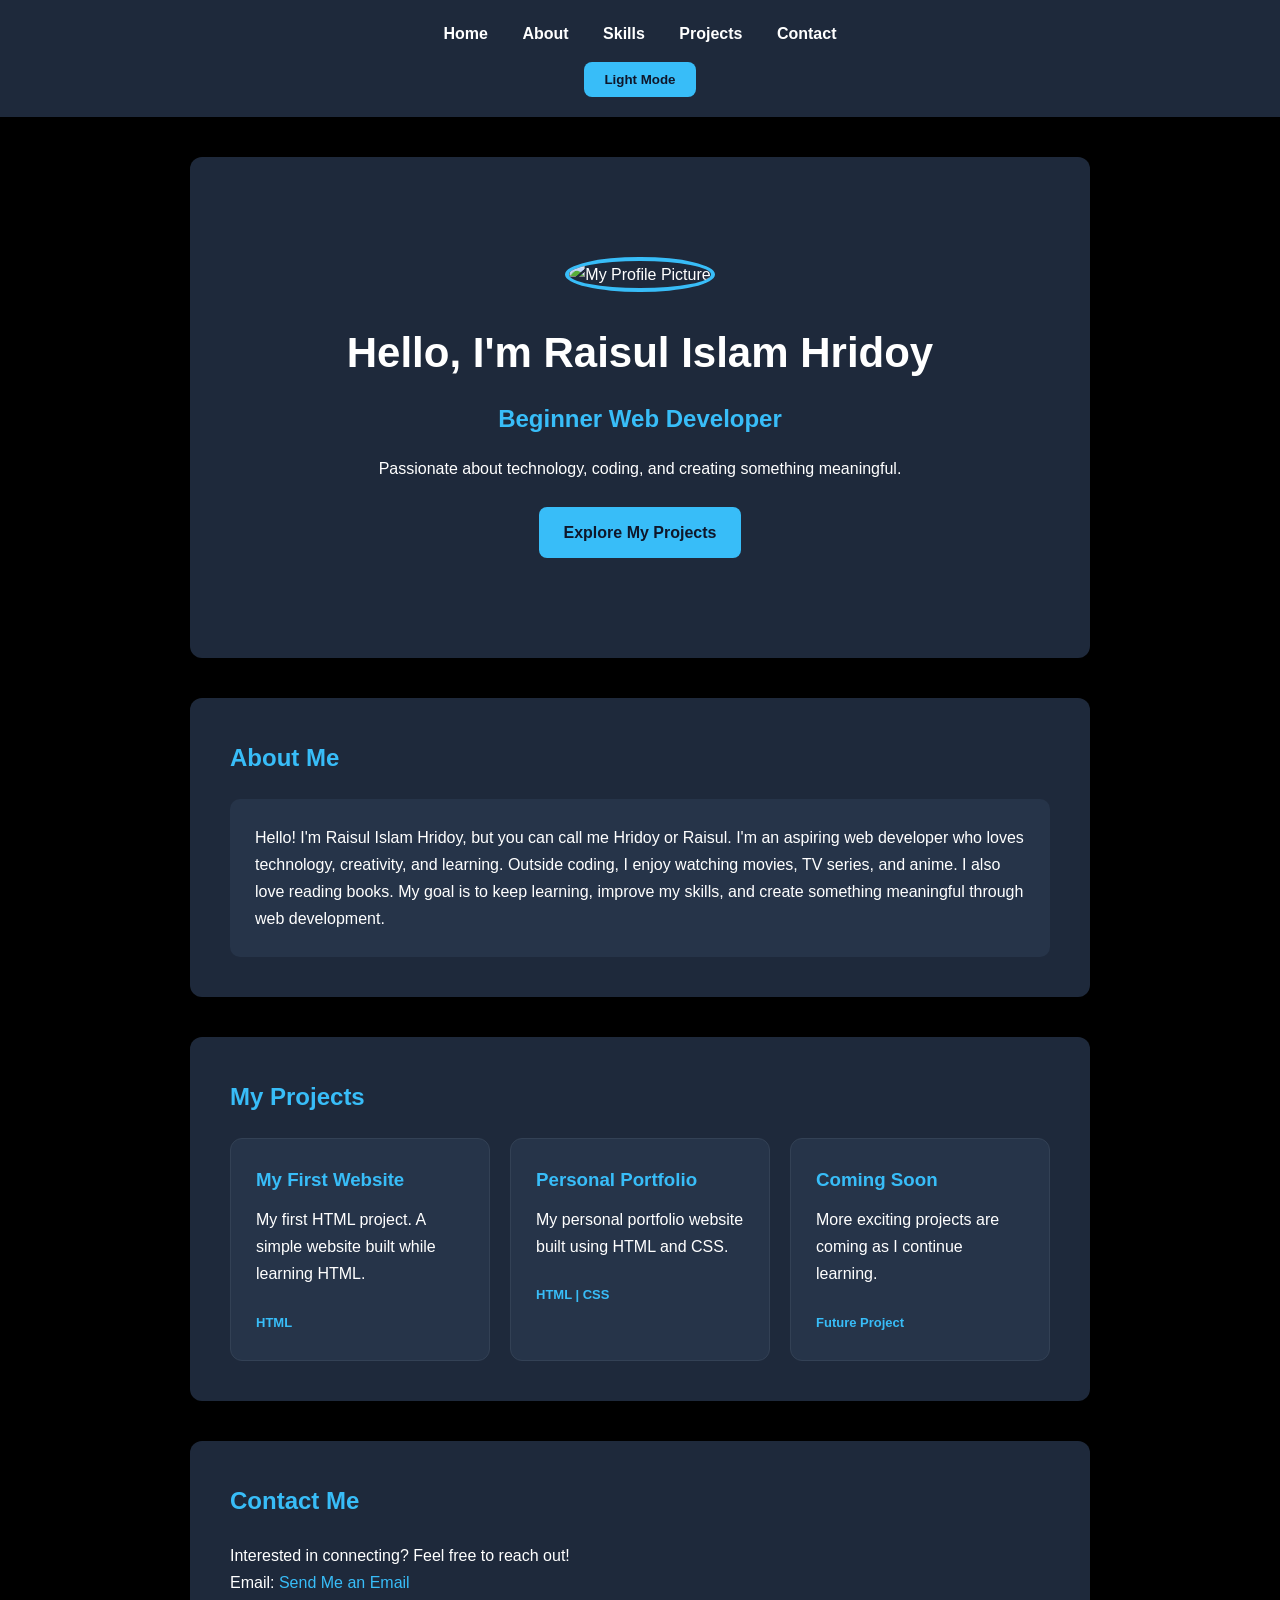
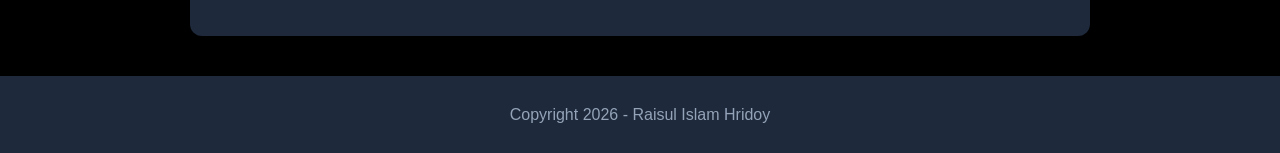
==== index.html @ bf3fc93a "Rename My First Portfolio.html to index.html" ====
<!DOCTYPE html>
<html lang="en">

<head>
    <meta charset="UTF-8">
    <meta name="viewport" content="width=device-width, initial-scale=1.0">

    <title>Raisul Islam Hridoy</title>

    <link rel="stylesheet" href="style.css">
</head>

<body>

    <!-- Navigation -->
  <header>
    <nav>
        <a href="#home">Home</a>
        <a href="#about">About</a>
        <a href="#skills">Skills</a>
        <a href="#projects">Projects</a>
        <a href="#contact">Contact</a>
    </nav>

    <button id="theme-toggle">Light Mode</button>
</header>
    
<!-- Home Section -->
<section id="home">

    <img height="500" width="500" src="C:\Users\NTech\Downloads\Website\Image\Anime Portrait in Brazil Jersey.png"
         alt="My Profile Picture"
         class="profile-img">

    <h1>Hello, I'm Raisul Islam Hridoy</h1>

    <h2>Beginner Web Developer</h2>

    <p>
        Passionate about technology, coding,
        and creating something meaningful.
    </p>

    <a href="#projects" class="main-btn">
        Explore My Projects
    </a>

</section>


    
<!-- About Section -->
<section id="about">

    <h2>About Me</h2>

    <div class="about-card">

        <p>
            Hello! I'm Raisul Islam Hridoy,
            but you can call me Hridoy or Raisul.

            I'm an aspiring web developer who loves
            technology, creativity, and learning.

            Outside coding, I enjoy watching movies,
            TV series, and anime. I also love reading books.

            My goal is to keep learning, improve my skills,
            and create something meaningful through web development.
        </p>

    </div>

</section>


   
<!-- Projects Section -->
<section id="projects">

    <h2>My Projects</h2>

    <div class="project-container">

        <div class="project-card">

            <h3>My First Website</h3>

            <p>
                My first HTML project.
                A simple website built while learning HTML.
            </p>

            <span>HTML</span>

        </div>

        <div class="project-card">

            <h3>Personal Portfolio</h3>

            <p>
                My personal portfolio website
                built using HTML and CSS.
            </p>

            <span>HTML | CSS</span>

        </div>

        <div class="project-card">

            <h3>Coming Soon</h3>

            <p>
                More exciting projects are
                coming as I continue learning.
            </p>

            <span>Future Project</span>

        </div>

    </div>

</section>


    
<!-- Contact Section -->

<section id="contact">

    <h2>Contact Me</h2>

    <p>
        Interested in connecting?
        Feel free to reach out!
    </p>

    <p>
        Email:
        <a href="mailto:rtxhridoy07@gmail.com">
            Send Me an Email
        </a>
    </p>

</section>


    <footer>
        <p>Copyright 2026 - Raisul Islam Hridoy</p>
    </footer>

<script src="C:\Users\NTech\Downloads\Website\script.js"></script>

</body>
</html>
---- style.css ----
/* General Styling */

* {
    margin: 0;
    padding: 0;
    box-sizing: border-box;
}

html {
    scroll-behavior: smooth;
}

body {
    font-family: Arial, sans-serif;
    background-color: Black;
    color: white;
    line-height: 1.7;
}

/* Navigation */

header {
    background-color: #1e293b;
    padding: 20px;
    text-align: center;
}

nav a {
    color: white;
    text-decoration: none;
    margin: 0 15px;
    font-weight: bold;
}

nav a:hover {
    color: #38bdf8;
}

/* Home Section */

#home {
    text-align: center;
    padding: 100px 20px;
}

#home h1 {
    font-size: 42px;
    margin-bottom: 10px;
}

#home h2 {
    color: #38bdf8;
    margin-bottom: 15px;
}

/* All Sections */

section {
    max-width: 900px;
    margin: 40px auto;
    padding: 40px;
    background-color: #1e293b;
    border-radius: 12px;
}

/* Headings */

section h2 {
    color: #38bdf8;
    margin-bottom: 20px;
}

/* Skills */

ul {
    padding-left: 25px;
}

/* Projects */

#projects h3 {
    margin-bottom: 10px;
}

#projects a,
#contact a {
    color: #38bdf8;
    text-decoration: none;
}

#projects a:hover,
#contact a:hover {
    text-decoration: underline;
}

/* Footer */

footer {
    text-align: center;
    padding: 25px;
    background-color: #1e293b;
    color: #94a3b8;
}


/* Mobile Responsive Design */

@media (max-width: 600px) {

    header {
        padding: 15px 10px;
    }

    nav a {
        display: inline-block;
        margin: 5px 8px;
        font-size: 14px;
    }

    #theme-toggle {
        display: block;
        margin: 12px auto 0;
    }

    #home {
        padding: 65px 15px;
    }

    #home h1 {
        font-size: 30px;
    }

    .profile-img {
        width: 500px;
        height: 500px;
    }

    section {
        margin: 20px 12px;
        padding: 25px 18px;
    }

    .project-container {
        flex-direction: column;
    }

    .project-card {
        width: 100%;
    }

}

/* Profile Image */

.profile-img {
    width: 500px;
    height: 500px;
    border-radius: 50%;
    object-fit: cover;
    border: 4px solid #38bdf8;
    margin-bottom: 25px;
}

/* Main Button */

.main-btn {
    display: inline-block;
    margin-top: 25px;
    padding: 12px 25px;
    background-color: #38bdf8;
    color: #0f172a;
    text-decoration: none;
    border-radius: 8px;
    font-weight: bold;
    transition: 0.3s;
}

.main-btn:hover {
    background-color: white;
    transform: translateY(-3px);
}

/* About Card */

.about-card {
    background-color: #263449;
    padding: 25px;
    border-radius: 10px;
}

/* Project Container */

.project-container {
    display: flex;
    flex-wrap: wrap;
    gap: 20px;
}

/* Individual Project Cards */

.project-card {
    flex: 1 1 220px;
    background-color: #263449;
    padding: 25px;
    border-radius: 12px;
    transition: 0.3s;
    border: 1px solid #334155;
}

.project-card:hover {
    transform: translateY(-8px);
    border-color: #38bdf8;
}

.project-card h3 {
    color: #38bdf8;
    margin-bottom: 12px;
}

.project-card p {
    margin-bottom: 20px;
}

.project-card span {
    color: #38bdf8;
    font-size: 13px;
    font-weight: bold;
}


/* Theme Toggle Button */

#theme-toggle {
    margin-top: 15px;
    padding: 10px 20px;
    background-color: #38bdf8;
    color: #0f172a;
    border: none;
    border-radius: 8px;
    font-weight: bold;
    cursor: pointer;
}

/* Light Mode */

body.light-mode {
    background-color: #f8fafc;
    color: #0f172a;
}

body.light-mode header,
body.light-mode footer {
    background-color: #e2e8f0;
}

body.light-mode section {
    background-color: white;
}

body.light-mode nav a {
    color: #0f172a;
}

body.light-mode .about-card,
body.light-mode .project-card {
    background-color: #f1f5f9;
    border-color: #cbd5e1;
}

body.light-mode section h2,
body.light-mode .project-card h3 {
    color: #0284c7;
}


/* Mobile Layout Fix */

html,
body {
    width: 100%;
    margin: 0;
}

body {
    min-width: 0;
    overflow-x: hidden;
}

header,
footer {
    width: 100%;
    box-sizing: border-box;
}


/* Mobile Adjustments */

@media (max-width: 600px) {

    #home .profile-img {
        width: 350px;
        height:350px;
    }

    section {
        width: calc(100% - 24px);
        margin: 20px auto;
        box-sizing: border-box;
    }

}
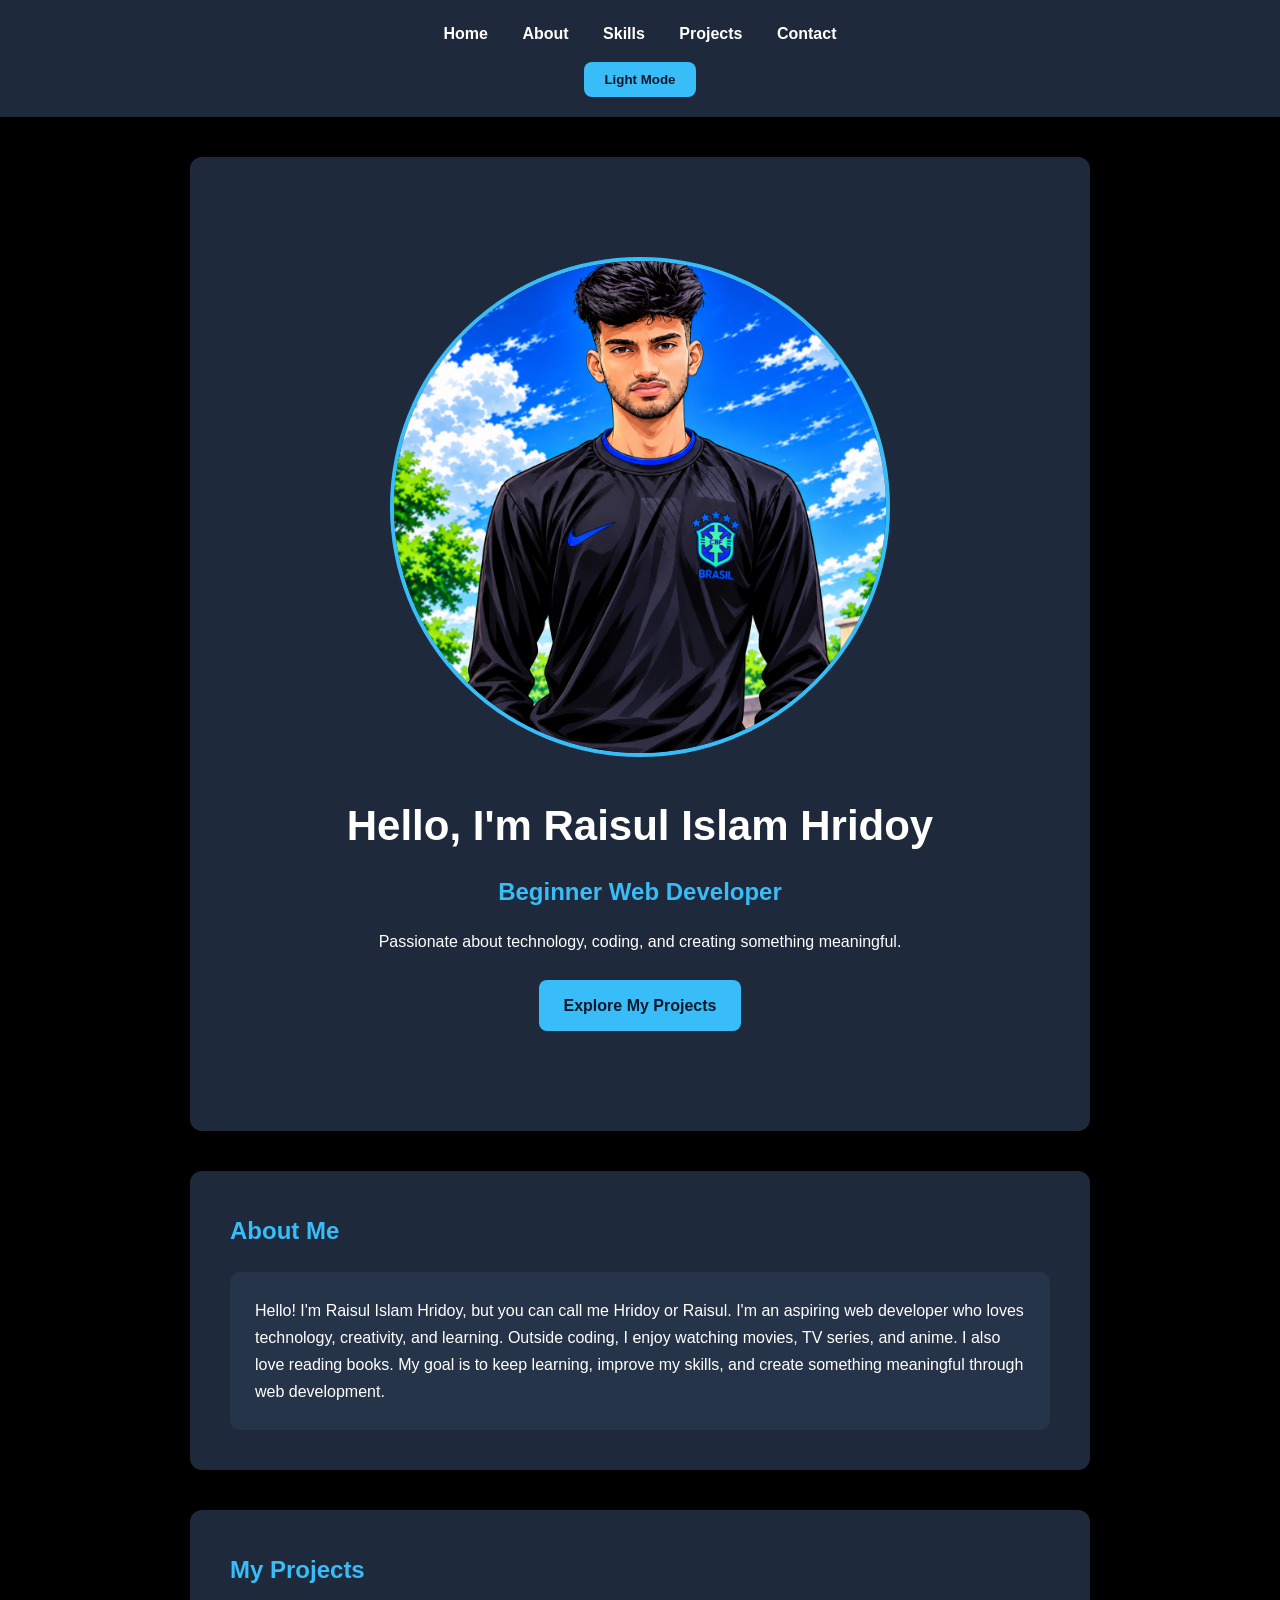
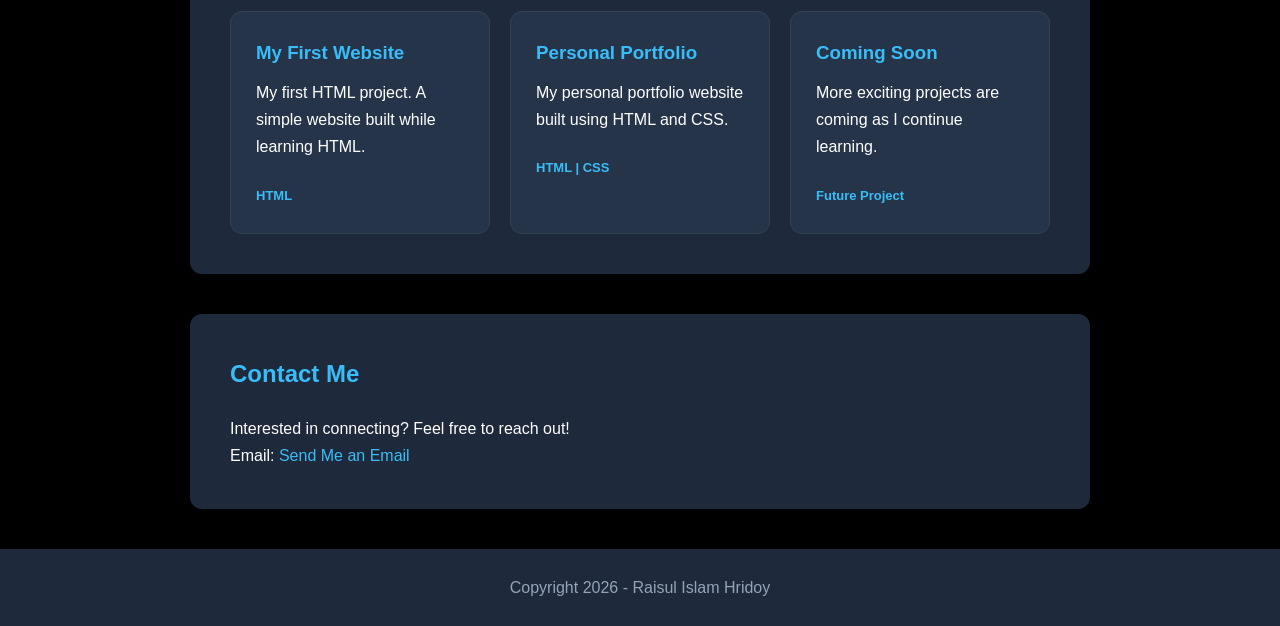
==== commit 3fcf59dc: "Update index.html" ====
--- a/index.html
+++ b/index.html
@@ -29,9 +29,9 @@
 <!-- Home Section -->
 <section id="home">
 
-    <img height="500" width="500" src="C:\Users\NTech\Downloads\Website\Image\Anime Portrait in Brazil Jersey.png"
-         alt="My Profile Picture"
-         class="profile-img">
+    <img height="500" Width="500" src="Anime Portrait in Brazil Jersey.png"
+     alt="My Profile Picture"
+     class="profile-img">
 
     <h1>Hello, I'm Raisul Islam Hridoy</h1>
 
